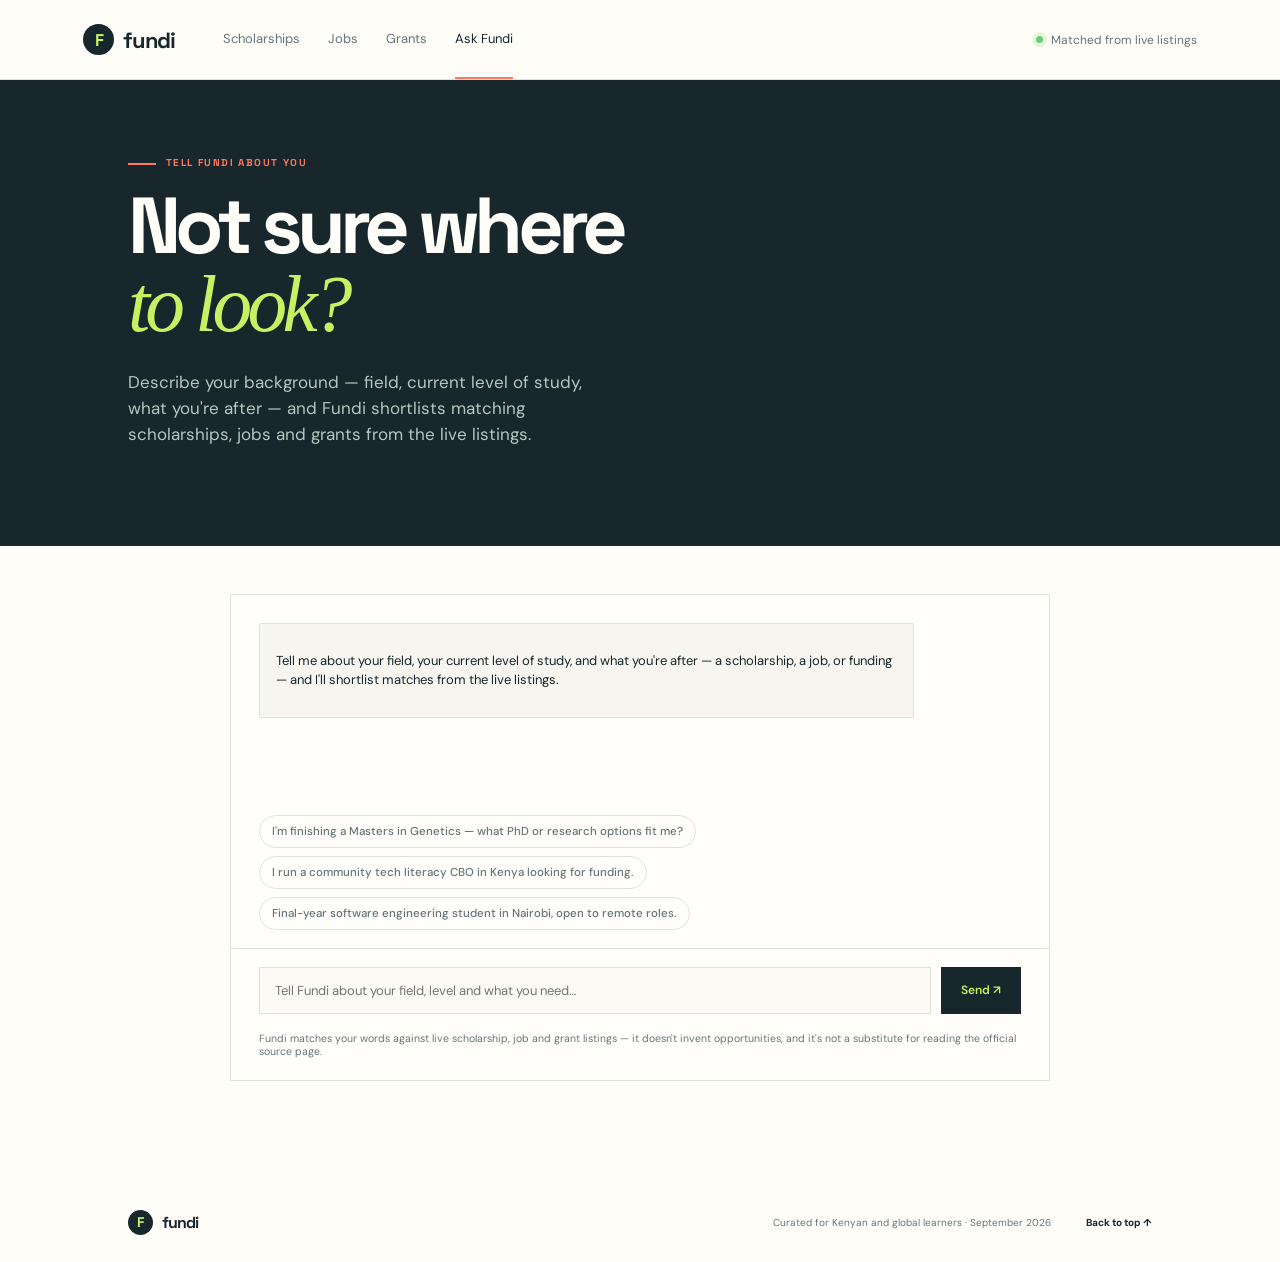
==== chat.html @ d6c17f31 "Add all" ====
<!doctype html>
<html lang="en">
<head>
  <meta charset="UTF-8" />
  <meta name="viewport" content="width=device-width, initial-scale=1.0" />
  <meta name="description" content="Describe your background and Fundi shortlists matching scholarships, jobs and grants." />
  <title>Fundi | Ask Fundi</title>
  <link rel="preconnect" href="https://fonts.googleapis.com">
  <link rel="preconnect" href="https://fonts.gstatic.com" crossorigin>
  <link href="https://fonts.googleapis.com/css2?family=DM+Sans:wght@400;500;600;700&family=Space+Grotesk:wght@500;600;700&display=swap" rel="stylesheet">
  <link rel="stylesheet" href="style.css" />
  <link rel="stylesheet" href="chat.css" />
</head>
<body>
  <div class="page-shell">
    <header class="topbar">
      <a class="brand" href="scholarships.html" aria-label="Fundi home"><span class="brand-mark">F</span><span>fundi</span></a>
      <nav class="topnav" aria-label="Primary navigation">
        <a href="scholarships.html">Scholarships</a>
        <a href="jobs.html">Jobs</a>
        <a href="grants.html">Grants</a>
        <a class="active" href="chat.html">Ask Fundi</a>
      </nav>
      <div class="source-pill"><span class="pulse"></span>Matched from live listings</div>
    </header>

    <main id="top">
      <section class="hero chat-hero">
        <div class="hero-copy">
          <p class="eyebrow"><span class="eyebrow-line"></span>Tell Fundi about you</p>
          <h1>Not sure where<br /><em>to look?</em></h1>
          <p class="hero-text">Describe your background — field, current level of study, what you're after — and Fundi shortlists matching scholarships, jobs and grants from the live listings.</p>
        </div>
      </section>

      <section class="content-section chat-section">
        <div class="chat-shell">
          <div class="chat-log" id="chatLog" aria-live="polite"></div>
          <div class="chat-suggestions" id="chatSuggestions">
            <button type="button" class="chip">I'm finishing a Masters in Genetics — what PhD or research options fit me?</button>
            <button type="button" class="chip">I run a community tech literacy CBO in Kenya looking for funding.</button>
            <button type="button" class="chip">Final-year software engineering student in Nairobi, open to remote roles.</button>
          </div>
          <form class="chat-input-row" id="chatForm">
            <input id="chatInput" type="text" placeholder="Tell Fundi about your field, level and what you need…" autocomplete="off" />
            <button type="submit" class="chat-send">Send <span>↗</span></button>
          </form>
          <p class="chat-note">Fundi matches your words against live scholarship, job and grant listings — it doesn't invent opportunities, and it's not a substitute for reading the official source page.</p>
        </div>
      </section>
    </main>
    <footer><a class="brand" href="scholarships.html"><span class="brand-mark">F</span><span>fundi</span></a><span>Curated for Kenyan and global learners · September 2026</span><a href="#top">Back to top ↑</a></footer>
  </div>
  <script src="data/scholarships-data.js"></script>
  <script src="data/jobs-data.js"></script>
  <script src="data/grants-data.js"></script>
  <script src="js/chat-app.js"></script>
</body>
</html>
---- style.css ----
:root{--ink:#17272b;--muted:#657579;--cream:#f7f5ef;--paper:#fffdf8;--lime:#c9ef63;--coral:#ff785f;--line:#dfe4da;--serif:Georgia,'Times New Roman',serif;--sans:'DM Sans',sans-serif;--display:'Space Grotesk',sans-serif}*{box-sizing:border-box}html{scroll-behavior:smooth}body{margin:0;background:var(--cream);color:var(--ink);font-family:var(--sans);font-size:15px}a{color:inherit;text-decoration:none}.page-shell{max-width:1440px;margin:auto;background:var(--paper);min-height:100vh}.topbar{height:80px;padding:0 6.5%;display:flex;align-items:center;gap:48px;border-bottom:1px solid var(--line)}.brand{font-family:var(--display);font-weight:700;font-size:22px;display:flex;align-items:center;gap:9px;letter-spacing:-.06em}.brand-mark{display:grid;place-items:center;background:var(--ink);color:var(--lime);height:31px;width:31px;font-size:17px;border-radius:50%}.topnav{display:flex;gap:28px;color:var(--muted);font-size:13px}.topnav a{padding:30px 0;border-bottom:2px solid transparent}.topnav a.active{color:var(--ink);border-color:var(--coral)}.source-pill{margin-left:auto;display:flex;align-items:center;gap:8px;font-size:12px;color:var(--muted)}.pulse{width:7px;height:7px;background:#6fca75;border-radius:50%;box-shadow:0 0 0 4px #e4f5dc}.hero{display:grid;grid-template-columns:1.08fr .92fr;min-height:465px;background:var(--ink);color:var(--paper);padding:76px 10% 68px;overflow:hidden}.eyebrow{font-family:var(--display);font-weight:700;text-transform:uppercase;letter-spacing:.14em;font-size:10px;margin:0 0 18px;color:var(--coral)}.hero .eyebrow-line{display:inline-block;width:28px;height:2px;background:var(--coral);vertical-align:middle;margin-right:10px}.hero h1{font-family:var(--display);font-size:clamp(46px,6.2vw,88px);line-height:.98;letter-spacing:-.075em;margin:0 0 25px}.hero h1 em,.how-section h2 em{font-family:var(--serif);font-weight:400;letter-spacing:-.06em;color:var(--lime)}.hero-text{max-width:460px;font-size:17px;line-height:1.55;color:#b8c6c0;margin:0 0 30px}.hero-link{font-size:13px;font-weight:700;color:var(--lime);border-bottom:1px solid var(--lime);padding-bottom:7px}.hero-link span{font-size:17px;margin-left:8px}.hero-art{position:relative;min-height:310px}.orbit{position:absolute;border:1px solid rgba(201,239,99,.35);border-radius:50%;left:12%;top:15%;width:370px;height:190px;transform:rotate(-24deg)}.orbit-two{transform:rotate(38deg);width:300px;height:160px;left:23%;top:20%;border-color:rgba(255,120,95,.45)}.sun{position:absolute;left:42%;top:24%;font-size:72px;color:var(--lime);animation:spin 14s linear infinite}.mini-card{position:absolute;padding:14px 16px;background:#263a3c;color:#9eb2ab;font-size:9px;letter-spacing:.11em;line-height:1.5}.mini-card strong{display:block;color:var(--paper);font-family:var(--display);font-size:22px;letter-spacing:-.06em}.card-top{right:8%;top:8%}.card-bottom{left:5%;bottom:4%}.paper-plane{position:absolute;right:14%;bottom:14%;font-size:45px;color:var(--coral);transform:rotate(-25deg)}@keyframes spin{to{transform:rotate(360deg)}}.trust-strip{display:grid;grid-template-columns:repeat(3,1fr) 1.8fr;align-items:center;padding:25px 10%;border-bottom:1px solid var(--line);gap:25px}.trust-strip div{display:flex;align-items:baseline;gap:9px;border-right:1px solid var(--line)}.trust-strip strong{font-family:var(--display);font-size:25px;letter-spacing:-.07em}.trust-strip span{font-size:11px;color:var(--muted)}.trust-strip p{font-size:11px;color:var(--muted);line-height:1.4;margin:0}.shield{display:inline-grid;place-items:center;background:var(--lime);color:var(--ink);width:19px;height:19px;border-radius:50%;margin-right:8px;font-weight:700}.content-section{padding:84px 10% 102px}.section-heading{display:flex;align-items:end;justify-content:space-between;margin-bottom:34px}.section-heading h2,.how-section h2{font-family:var(--display);font-size:43px;line-height:1;letter-spacing:-.075em;margin:0}.section-note{font-size:12px;line-height:1.5;color:var(--muted);margin:0;text-align:right}.controls{display:flex;gap:10px;margin-bottom:22px}.search-box,.select-wrap{height:47px;border:1px solid var(--line);background:#fbfaf5;display:flex;align-items:center}.search-box{flex:1;padding:0 15px;gap:10px}.search-box span{font-size:25px;color:var(--muted);line-height:0;transform:rotate(-20deg)}.search-box input,.select-wrap select{border:0;background:transparent;color:var(--ink);font:inherit;font-size:12px;outline:0;width:100%}.select-wrap{padding:0 13px;width:180px}.select-wrap select{cursor:pointer}.category-tabs{display:flex;gap:7px;border-bottom:1px solid var(--line);padding-bottom:13px;margin-bottom:27px;overflow:auto}.tab{border:0;background:transparent;padding:7px 12px;font:600 12px var(--sans);white-space:nowrap;color:var(--muted);cursor:pointer}.tab span{font-size:10px;color:#9eaaa4;margin-left:4px}.tab.active{background:var(--ink);color:var(--paper);border-radius:2px}.tab.active span{color:var(--lime)}.opportunity-layout{display:grid;grid-template-columns:1fr 245px;gap:22px}.cards-grid{display:grid;grid-template-columns:repeat(2,minmax(0,1fr));gap:13px}.scholarship-card{border:1px solid var(--line);padding:21px;min-height:235px;display:flex;flex-direction:column;transition:transform .2s,border-color .2s;background:#fffefa}.scholarship-card:hover{transform:translateY(-3px);border-color:var(--ink)}.card-meta{display:flex;justify-content:space-between;align-items:center;margin-bottom:20px}.type-tag{font-size:10px;text-transform:uppercase;letter-spacing:.12em;font-weight:700;color:var(--ink);background:var(--lime);padding:6px 8px}.location{font-size:10px;color:var(--muted)}.scholarship-card h3{font-family:var(--display);font-size:19px;letter-spacing:-.05em;line-height:1.1;margin:0 0 9px}.provider{font-size:11px;color:var(--muted);margin:0}.card-bottom-row{display:flex;justify-content:space-between;align-items:end;margin-top:auto;padding-top:20px}.deadline{font-size:10px;color:var(--muted)}.deadline strong{display:block;color:var(--ink);font-size:12px;margin-top:3px}.source-link{font-size:11px;font-weight:700;border-bottom:1px solid var(--coral);padding-bottom:4px}.source-link span{color:var(--coral);margin-left:4px}.aside-panel{background:var(--lime);padding:25px;align-self:start;min-height:315px}.aside-icon{font-size:28px;margin-bottom:38px}.aside-panel h3{font-family:var(--display);font-size:22px;line-height:1.05;letter-spacing:-.06em;margin:0 0 15px}.aside-panel p:not(.eyebrow){font-size:12px;line-height:1.55;margin:0 0 25px}.aside-panel a{font-size:11px;font-weight:700;border-bottom:1px solid var(--ink);padding-bottom:5px}.aside-panel a span{margin-left:6px}.empty-state{display:none;color:var(--muted);font-size:14px;padding:35px 0}.how-section{display:grid;grid-template-columns:.85fr 1.15fr;background:#edf0e8;padding:74px 10%;gap:9%}.how-section h2{font-size:48px}.how-section h2 em{color:var(--coral)}.steps{display:grid;grid-template-columns:repeat(3,1fr);gap:20px}.steps div{border-top:2px solid var(--ink);padding-top:13px}.steps b{font:600 11px var(--display);color:var(--coral)}.steps h3{font-family:var(--display);font-size:15px;letter-spacing:-.04em;margin:30px 0 10px}.steps p{color:var(--muted);font-size:12px;line-height:1.5;margin:0}footer{display:flex;align-items:center;gap:35px;padding:27px 10%;font-size:10px;color:var(--muted)}footer .brand{color:var(--ink);font-size:16px;margin-right:auto}footer .brand-mark{width:25px;height:25px;font-size:14px}footer a:last-child{color:var(--ink);font-weight:700}.sr-only{position:absolute;width:1px;height:1px;padding:0;margin:-1px;overflow:hidden;clip:rect(0,0,0,0);white-space:nowrap;border:0}@media(max-width:850px){.topbar{padding:0 6%;gap:20px}.topnav{gap:16px}.topnav a:nth-child(n+3){display:none}.hero{grid-template-columns:1fr;padding:58px 8% 35px;min-height:590px}.hero-art{min-height:230px}.trust-strip{grid-template-columns:repeat(3,1fr);padding:20px 8%;gap:10px}.trust-strip p{grid-column:1/-1;margin-top:6px}.content-section,.how-section{padding-left:8%;padding-right:8%}.opportunity-layout{grid-template-columns:1fr}.aside-panel{display:none}.how-section{grid-template-columns:1fr;gap:45px}.steps{gap:15px}}@media(max-width:600px){.topbar{height:68px}.source-pill{display:none}.hero h1{font-size:53px}.section-heading{display:block}.section-note{text-align:left;margin-top:15px}.controls{flex-wrap:wrap}.search-box{flex-basis:100%}.select-wrap{flex:1;width:auto}.cards-grid{grid-template-columns:1fr}.trust-strip div{display:block}.trust-strip strong{display:block}.trust-strip span{font-size:10px}.steps{grid-template-columns:1fr;gap:28px}.steps h3{margin-top:10px}footer{flex-wrap:wrap;padding:24px 8%;gap:12px}footer .brand{flex-basis:100%}}

.date-row{display:grid;grid-template-columns:1fr 1fr;gap:14px;margin-top:22px;padding-top:12px;border-top:1px solid var(--line);font-size:9px;color:var(--muted);text-transform:uppercase;letter-spacing:.08em}.date-row strong{display:block;color:var(--ink);font-size:11px;text-transform:none;letter-spacing:0;margin-top:5px;line-height:1.2}.status,.job-location-label{font-size:10px;color:var(--muted)}.status{font-weight:700}.status-open{color:#4e9a59}.status-upcoming{color:#c86b38}.status-rolling{color:var(--muted)}.type-job{background:var(--coral)}.coral-panel{background:#ffe0d8}.jobs-section{background:#fbfaf5;border-top:1px solid var(--line)}.jobs-section .section-heading{margin-bottom:34px}
@media(max-width:850px){.controls .select-wrap{min-width:145px}}
---- chat.css ----
.chat-hero{min-height:260px}
.chat-section{padding-top:48px}
.chat-shell{max-width:820px;margin:0 auto;border:1px solid var(--line);background:#fffefa;display:flex;flex-direction:column}
.chat-log{min-height:220px;max-height:56vh;overflow-y:auto;padding:28px 28px 8px;display:flex;flex-direction:column;gap:16px}
.chat-msg{max-width:86%;padding:14px 16px;line-height:1.5;font-size:13px}
.chat-msg.from-user{align-self:flex-end;background:var(--ink);color:var(--paper);border-radius:2px}
.chat-msg.from-fundi{align-self:flex-start;background:var(--cream);border:1px solid var(--line);border-radius:2px}
.chat-msg h4{font-family:var(--display);font-size:12px;text-transform:uppercase;letter-spacing:.08em;margin:14px 0 8px;color:var(--muted)}
.chat-msg h4:first-child{margin-top:0}
.chat-result{display:flex;justify-content:space-between;gap:10px;align-items:baseline;padding:8px 0;border-top:1px solid var(--line)}
.chat-result:first-of-type{border-top:none}
.chat-result a{font-weight:700;font-size:12.5px;border-bottom:1px solid var(--coral)}
.chat-result span{font-size:10.5px;color:var(--muted);white-space:nowrap;margin-left:10px}
.chat-suggestions{display:flex;flex-wrap:wrap;gap:8px;padding:0 28px 18px}
.chip{border:1px solid var(--line);background:transparent;padding:8px 12px;font:500 11.5px var(--sans);color:var(--muted);cursor:pointer;border-radius:20px;text-align:left}
.chip:hover{border-color:var(--ink);color:var(--ink)}
.chat-input-row{display:flex;gap:10px;padding:18px 28px;border-top:1px solid var(--line)}
.chat-input-row input{flex:1;height:47px;border:1px solid var(--line);background:#fbfaf5;padding:0 15px;font:inherit;font-size:13px;outline:0}
.chat-send{height:47px;padding:0 20px;border:0;background:var(--ink);color:var(--lime);font:600 12px var(--sans);cursor:pointer}
.chat-send:hover{background:#233b3d}
.chat-note{font-size:10.5px;color:var(--muted);padding:0 28px 22px;margin:0}
@media(max-width:600px){.chat-log{padding:20px 16px 8px}.chat-suggestions{padding:0 16px 16px}.chat-input-row{padding:14px 16px}.chat-note{padding:0 16px 18px}.chat-msg{max-width:96%}}
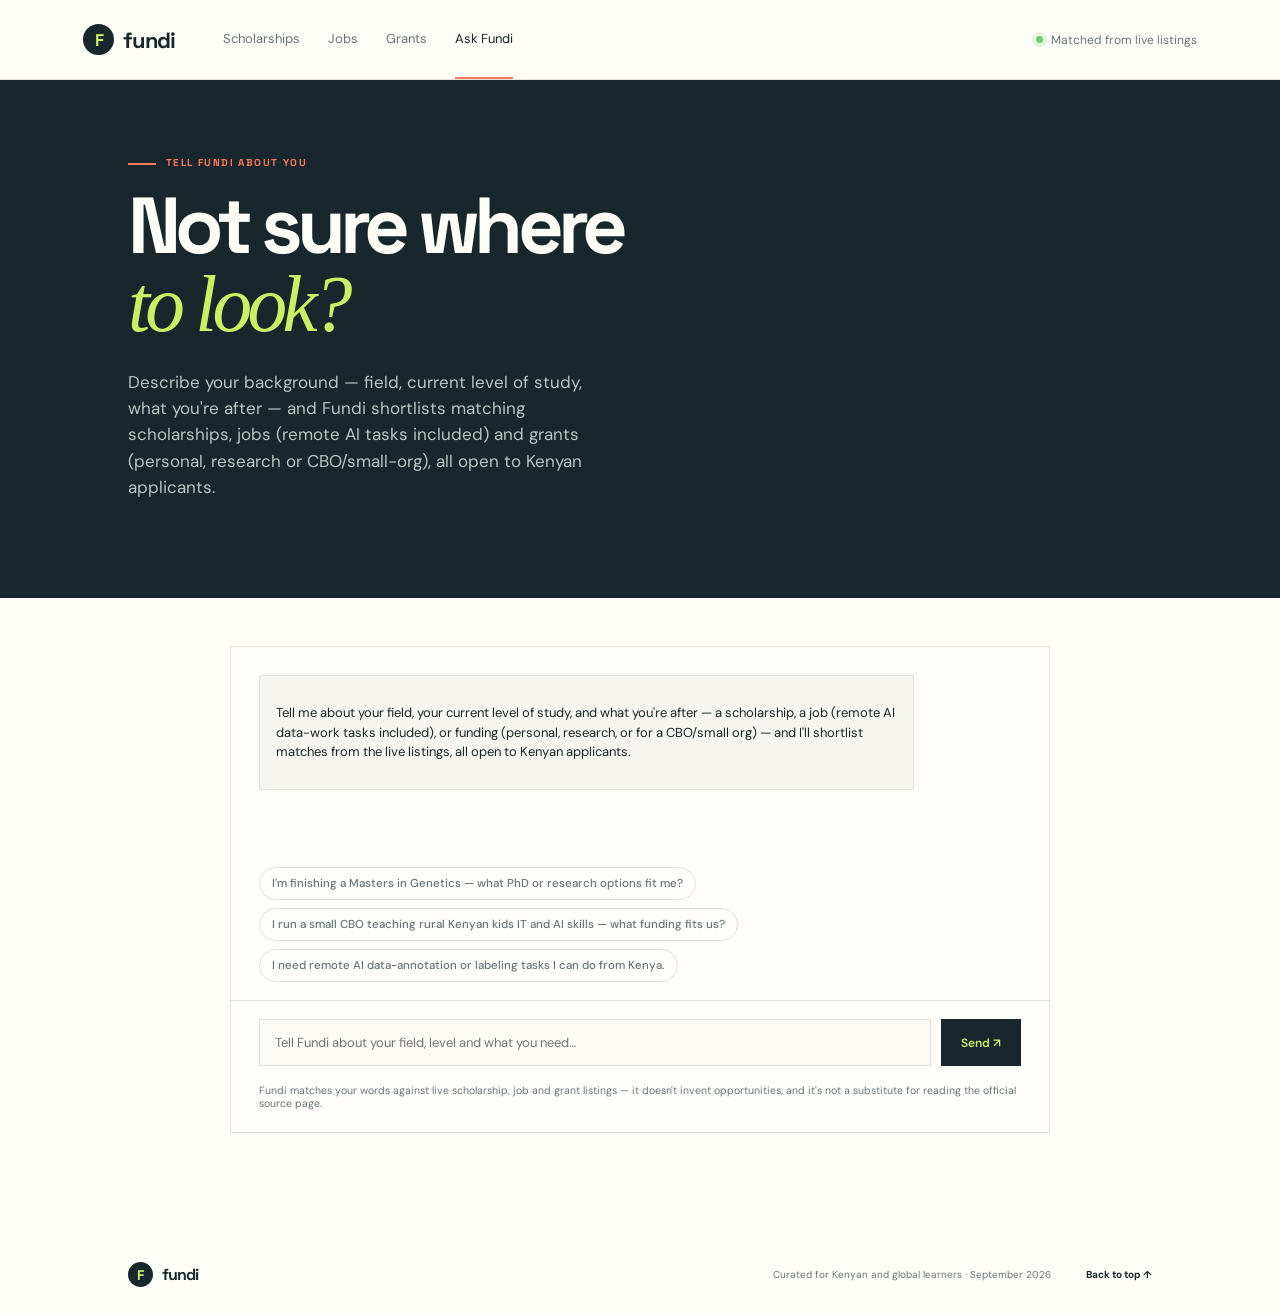
==== commit 08ce6c53: "Remote jobs added" ====
--- a/chat.html
+++ b/chat.html
@@ -29,7 +29,7 @@
         <div class="hero-copy">
           <p class="eyebrow"><span class="eyebrow-line"></span>Tell Fundi about you</p>
           <h1>Not sure where<br /><em>to look?</em></h1>
-          <p class="hero-text">Describe your background — field, current level of study, what you're after — and Fundi shortlists matching scholarships, jobs and grants from the live listings.</p>
+          <p class="hero-text">Describe your background — field, current level of study, what you're after — and Fundi shortlists matching scholarships, jobs (remote AI tasks included) and grants (personal, research or CBO/small-org), all open to Kenyan applicants.</p>
         </div>
       </section>
 
@@ -38,8 +38,8 @@
           <div class="chat-log" id="chatLog" aria-live="polite"></div>
           <div class="chat-suggestions" id="chatSuggestions">
             <button type="button" class="chip">I'm finishing a Masters in Genetics — what PhD or research options fit me?</button>
-            <button type="button" class="chip">I run a community tech literacy CBO in Kenya looking for funding.</button>
-            <button type="button" class="chip">Final-year software engineering student in Nairobi, open to remote roles.</button>
+            <button type="button" class="chip">I run a small CBO teaching rural Kenyan kids IT and AI skills — what funding fits us?</button>
+            <button type="button" class="chip">I need remote AI data-annotation or labeling tasks I can do from Kenya.</button>
           </div>
           <form class="chat-input-row" id="chatForm">
             <input id="chatInput" type="text" placeholder="Tell Fundi about your field, level and what you need…" autocomplete="off" />
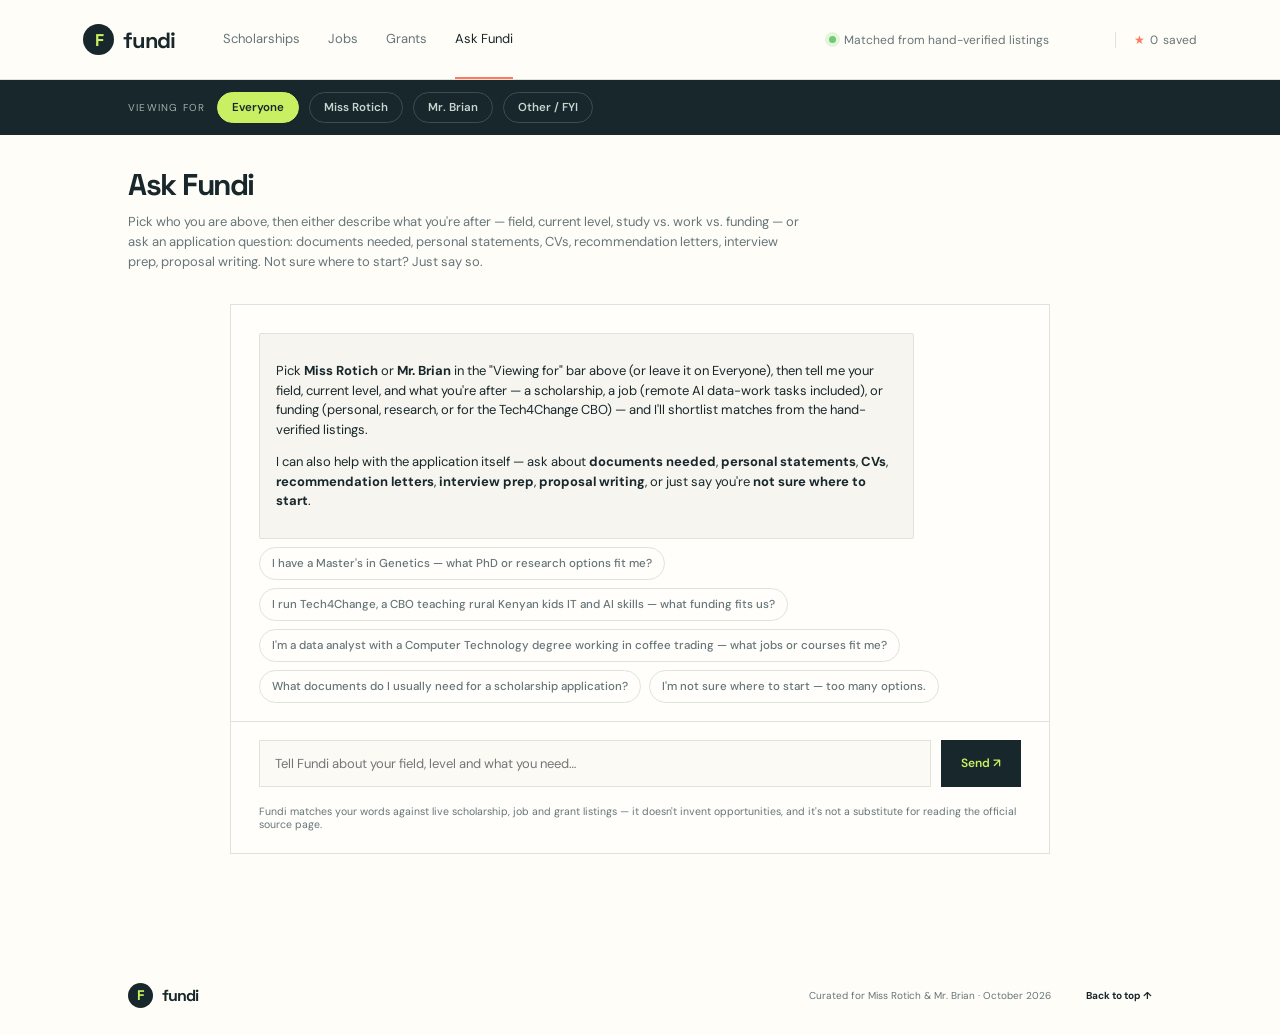
==== commit 02391de4: "Page cleanup to specifically Data & Genetics" ====
--- a/chat.html
+++ b/chat.html
@@ -3,7 +3,7 @@
 <head>
   <meta charset="UTF-8" />
   <meta name="viewport" content="width=device-width, initial-scale=1.0" />
-  <meta name="description" content="Describe your background and Fundi shortlists matching scholarships, jobs and grants." />
+  <meta name="description" content="Ask Fundi, built for Miss Rotich and Mr. Brian, shortlists matching scholarships, jobs and grants from hand-verified official sources." />
   <title>Fundi | Ask Fundi</title>
   <link rel="preconnect" href="https://fonts.googleapis.com">
   <link rel="preconnect" href="https://fonts.gstatic.com" crossorigin>
@@ -21,25 +21,33 @@
         <a href="grants.html">Grants</a>
         <a class="active" href="chat.html">Ask Fundi</a>
       </nav>
-      <div class="source-pill"><span class="pulse"></span>Matched from live listings</div>
+      <div class="source-pill"><span class="pulse"></span>Matched from hand-verified listings</div>
+      <span class="saved-indicator" data-saved-indicator hidden><span class="save-star">★</span><span data-saved-count>0</span> saved</span>
     </header>
 
+    <div class="profile-bar" role="tablist" aria-label="Viewing opportunities for">
+      <span class="profile-bar-label">Viewing for</span>
+      <button class="profile-pill" data-profile="all">Everyone</button>
+      <button class="profile-pill" data-profile="rotich">Miss Rotich</button>
+      <button class="profile-pill" data-profile="brian">Mr. Brian</button>
+      <button class="profile-pill" data-profile="other">Other / FYI</button>
+    </div>
+
     <main id="top">
-      <section class="hero chat-hero">
-        <div class="hero-copy">
-          <p class="eyebrow"><span class="eyebrow-line"></span>Tell Fundi about you</p>
-          <h1>Not sure where<br /><em>to look?</em></h1>
-          <p class="hero-text">Describe your background — field, current level of study, what you're after — and Fundi shortlists matching scholarships, jobs (remote AI tasks included) and grants (personal, research or CBO/small-org), all open to Kenyan applicants.</p>
-        </div>
-      </section>
+      <div class="page-heading">
+        <h1>Ask Fundi</h1>
+        <p>Pick who you are above, then either describe what you're after — field, current level, study vs. work vs. funding — or ask an application question: documents needed, personal statements, CVs, recommendation letters, interview prep, proposal writing. Not sure where to start? Just say so.</p>
+      </div>
 
       <section class="content-section chat-section">
         <div class="chat-shell">
           <div class="chat-log" id="chatLog" aria-live="polite"></div>
           <div class="chat-suggestions" id="chatSuggestions">
-            <button type="button" class="chip">I'm finishing a Masters in Genetics — what PhD or research options fit me?</button>
-            <button type="button" class="chip">I run a small CBO teaching rural Kenyan kids IT and AI skills — what funding fits us?</button>
-            <button type="button" class="chip">I need remote AI data-annotation or labeling tasks I can do from Kenya.</button>
+            <button type="button" class="chip">I have a Master's in Genetics — what PhD or research options fit me?</button>
+            <button type="button" class="chip">I run Tech4Change, a CBO teaching rural Kenyan kids IT and AI skills — what funding fits us?</button>
+            <button type="button" class="chip">I'm a data analyst with a Computer Technology degree working in coffee trading — what jobs or courses fit me?</button>
+            <button type="button" class="chip">What documents do I usually need for a scholarship application?</button>
+            <button type="button" class="chip">I'm not sure where to start — too many options.</button>
           </div>
           <form class="chat-input-row" id="chatForm">
             <input id="chatInput" type="text" placeholder="Tell Fundi about your field, level and what you need…" autocomplete="off" />
@@ -49,11 +57,13 @@
         </div>
       </section>
     </main>
-    <footer><a class="brand" href="scholarships.html"><span class="brand-mark">F</span><span>fundi</span></a><span>Curated for Kenyan and global learners · September 2026</span><a href="#top">Back to top ↑</a></footer>
+    <footer><a class="brand" href="scholarships.html"><span class="brand-mark">F</span><span>fundi</span></a><span>Curated for Miss Rotich &amp; Mr. Brian · October 2026</span><a href="#top">Back to top ↑</a></footer>
   </div>
   <script src="data/scholarships-data.js"></script>
   <script src="data/jobs-data.js"></script>
   <script src="data/grants-data.js"></script>
+  <script src="js/profile.js"></script>
+  <script src="js/saved.js"></script>
   <script src="js/chat-app.js"></script>
 </body>
 </html>
--- a/style.css
+++ b/style.css
@@ -1,4 +1,26 @@
-:root{--ink:#17272b;--muted:#657579;--cream:#f7f5ef;--paper:#fffdf8;--lime:#c9ef63;--coral:#ff785f;--line:#dfe4da;--serif:Georgia,'Times New Roman',serif;--sans:'DM Sans',sans-serif;--display:'Space Grotesk',sans-serif}*{box-sizing:border-box}html{scroll-behavior:smooth}body{margin:0;background:var(--cream);color:var(--ink);font-family:var(--sans);font-size:15px}a{color:inherit;text-decoration:none}.page-shell{max-width:1440px;margin:auto;background:var(--paper);min-height:100vh}.topbar{height:80px;padding:0 6.5%;display:flex;align-items:center;gap:48px;border-bottom:1px solid var(--line)}.brand{font-family:var(--display);font-weight:700;font-size:22px;display:flex;align-items:center;gap:9px;letter-spacing:-.06em}.brand-mark{display:grid;place-items:center;background:var(--ink);color:var(--lime);height:31px;width:31px;font-size:17px;border-radius:50%}.topnav{display:flex;gap:28px;color:var(--muted);font-size:13px}.topnav a{padding:30px 0;border-bottom:2px solid transparent}.topnav a.active{color:var(--ink);border-color:var(--coral)}.source-pill{margin-left:auto;display:flex;align-items:center;gap:8px;font-size:12px;color:var(--muted)}.pulse{width:7px;height:7px;background:#6fca75;border-radius:50%;box-shadow:0 0 0 4px #e4f5dc}.hero{display:grid;grid-template-columns:1.08fr .92fr;min-height:465px;background:var(--ink);color:var(--paper);padding:76px 10% 68px;overflow:hidden}.eyebrow{font-family:var(--display);font-weight:700;text-transform:uppercase;letter-spacing:.14em;font-size:10px;margin:0 0 18px;color:var(--coral)}.hero .eyebrow-line{display:inline-block;width:28px;height:2px;background:var(--coral);vertical-align:middle;margin-right:10px}.hero h1{font-family:var(--display);font-size:clamp(46px,6.2vw,88px);line-height:.98;letter-spacing:-.075em;margin:0 0 25px}.hero h1 em,.how-section h2 em{font-family:var(--serif);font-weight:400;letter-spacing:-.06em;color:var(--lime)}.hero-text{max-width:460px;font-size:17px;line-height:1.55;color:#b8c6c0;margin:0 0 30px}.hero-link{font-size:13px;font-weight:700;color:var(--lime);border-bottom:1px solid var(--lime);padding-bottom:7px}.hero-link span{font-size:17px;margin-left:8px}.hero-art{position:relative;min-height:310px}.orbit{position:absolute;border:1px solid rgba(201,239,99,.35);border-radius:50%;left:12%;top:15%;width:370px;height:190px;transform:rotate(-24deg)}.orbit-two{transform:rotate(38deg);width:300px;height:160px;left:23%;top:20%;border-color:rgba(255,120,95,.45)}.sun{position:absolute;left:42%;top:24%;font-size:72px;color:var(--lime);animation:spin 14s linear infinite}.mini-card{position:absolute;padding:14px 16px;background:#263a3c;color:#9eb2ab;font-size:9px;letter-spacing:.11em;line-height:1.5}.mini-card strong{display:block;color:var(--paper);font-family:var(--display);font-size:22px;letter-spacing:-.06em}.card-top{right:8%;top:8%}.card-bottom{left:5%;bottom:4%}.paper-plane{position:absolute;right:14%;bottom:14%;font-size:45px;color:var(--coral);transform:rotate(-25deg)}@keyframes spin{to{transform:rotate(360deg)}}.trust-strip{display:grid;grid-template-columns:repeat(3,1fr) 1.8fr;align-items:center;padding:25px 10%;border-bottom:1px solid var(--line);gap:25px}.trust-strip div{display:flex;align-items:baseline;gap:9px;border-right:1px solid var(--line)}.trust-strip strong{font-family:var(--display);font-size:25px;letter-spacing:-.07em}.trust-strip span{font-size:11px;color:var(--muted)}.trust-strip p{font-size:11px;color:var(--muted);line-height:1.4;margin:0}.shield{display:inline-grid;place-items:center;background:var(--lime);color:var(--ink);width:19px;height:19px;border-radius:50%;margin-right:8px;font-weight:700}.content-section{padding:84px 10% 102px}.section-heading{display:flex;align-items:end;justify-content:space-between;margin-bottom:34px}.section-heading h2,.how-section h2{font-family:var(--display);font-size:43px;line-height:1;letter-spacing:-.075em;margin:0}.section-note{font-size:12px;line-height:1.5;color:var(--muted);margin:0;text-align:right}.controls{display:flex;gap:10px;margin-bottom:22px}.search-box,.select-wrap{height:47px;border:1px solid var(--line);background:#fbfaf5;display:flex;align-items:center}.search-box{flex:1;padding:0 15px;gap:10px}.search-box span{font-size:25px;color:var(--muted);line-height:0;transform:rotate(-20deg)}.search-box input,.select-wrap select{border:0;background:transparent;color:var(--ink);font:inherit;font-size:12px;outline:0;width:100%}.select-wrap{padding:0 13px;width:180px}.select-wrap select{cursor:pointer}.category-tabs{display:flex;gap:7px;border-bottom:1px solid var(--line);padding-bottom:13px;margin-bottom:27px;overflow:auto}.tab{border:0;background:transparent;padding:7px 12px;font:600 12px var(--sans);white-space:nowrap;color:var(--muted);cursor:pointer}.tab span{font-size:10px;color:#9eaaa4;margin-left:4px}.tab.active{background:var(--ink);color:var(--paper);border-radius:2px}.tab.active span{color:var(--lime)}.opportunity-layout{display:grid;grid-template-columns:1fr 245px;gap:22px}.cards-grid{display:grid;grid-template-columns:repeat(2,minmax(0,1fr));gap:13px}.scholarship-card{border:1px solid var(--line);padding:21px;min-height:235px;display:flex;flex-direction:column;transition:transform .2s,border-color .2s;background:#fffefa}.scholarship-card:hover{transform:translateY(-3px);border-color:var(--ink)}.card-meta{display:flex;justify-content:space-between;align-items:center;margin-bottom:20px}.type-tag{font-size:10px;text-transform:uppercase;letter-spacing:.12em;font-weight:700;color:var(--ink);background:var(--lime);padding:6px 8px}.location{font-size:10px;color:var(--muted)}.scholarship-card h3{font-family:var(--display);font-size:19px;letter-spacing:-.05em;line-height:1.1;margin:0 0 9px}.provider{font-size:11px;color:var(--muted);margin:0}.card-bottom-row{display:flex;justify-content:space-between;align-items:end;margin-top:auto;padding-top:20px}.deadline{font-size:10px;color:var(--muted)}.deadline strong{display:block;color:var(--ink);font-size:12px;margin-top:3px}.source-link{font-size:11px;font-weight:700;border-bottom:1px solid var(--coral);padding-bottom:4px}.source-link span{color:var(--coral);margin-left:4px}.aside-panel{background:var(--lime);padding:25px;align-self:start;min-height:315px}.aside-icon{font-size:28px;margin-bottom:38px}.aside-panel h3{font-family:var(--display);font-size:22px;line-height:1.05;letter-spacing:-.06em;margin:0 0 15px}.aside-panel p:not(.eyebrow){font-size:12px;line-height:1.55;margin:0 0 25px}.aside-panel a{font-size:11px;font-weight:700;border-bottom:1px solid var(--ink);padding-bottom:5px}.aside-panel a span{margin-left:6px}.empty-state{display:none;color:var(--muted);font-size:14px;padding:35px 0}.how-section{display:grid;grid-template-columns:.85fr 1.15fr;background:#edf0e8;padding:74px 10%;gap:9%}.how-section h2{font-size:48px}.how-section h2 em{color:var(--coral)}.steps{display:grid;grid-template-columns:repeat(3,1fr);gap:20px}.steps div{border-top:2px solid var(--ink);padding-top:13px}.steps b{font:600 11px var(--display);color:var(--coral)}.steps h3{font-family:var(--display);font-size:15px;letter-spacing:-.04em;margin:30px 0 10px}.steps p{color:var(--muted);font-size:12px;line-height:1.5;margin:0}footer{display:flex;align-items:center;gap:35px;padding:27px 10%;font-size:10px;color:var(--muted)}footer .brand{color:var(--ink);font-size:16px;margin-right:auto}footer .brand-mark{width:25px;height:25px;font-size:14px}footer a:last-child{color:var(--ink);font-weight:700}.sr-only{position:absolute;width:1px;height:1px;padding:0;margin:-1px;overflow:hidden;clip:rect(0,0,0,0);white-space:nowrap;border:0}@media(max-width:850px){.topbar{padding:0 6%;gap:20px}.topnav{gap:16px}.topnav a:nth-child(n+3){display:none}.hero{grid-template-columns:1fr;padding:58px 8% 35px;min-height:590px}.hero-art{min-height:230px}.trust-strip{grid-template-columns:repeat(3,1fr);padding:20px 8%;gap:10px}.trust-strip p{grid-column:1/-1;margin-top:6px}.content-section,.how-section{padding-left:8%;padding-right:8%}.opportunity-layout{grid-template-columns:1fr}.aside-panel{display:none}.how-section{grid-template-columns:1fr;gap:45px}.steps{gap:15px}}@media(max-width:600px){.topbar{height:68px}.source-pill{display:none}.hero h1{font-size:53px}.section-heading{display:block}.section-note{text-align:left;margin-top:15px}.controls{flex-wrap:wrap}.search-box{flex-basis:100%}.select-wrap{flex:1;width:auto}.cards-grid{grid-template-columns:1fr}.trust-strip div{display:block}.trust-strip strong{display:block}.trust-strip span{font-size:10px}.steps{grid-template-columns:1fr;gap:28px}.steps h3{margin-top:10px}footer{flex-wrap:wrap;padding:24px 8%;gap:12px}footer .brand{flex-basis:100%}}
+:root{--ink:#17272b;--muted:#657579;--cream:#f7f5ef;--paper:#fffdf8;--lime:#c9ef63;--coral:#ff785f;--line:#dfe4da;--serif:Georgia,'Times New Roman',serif;--sans:'DM Sans',sans-serif;--display:'Space Grotesk',sans-serif}*{box-sizing:border-box}html{scroll-behavior:smooth}body{margin:0;background:var(--cream);color:var(--ink);font-family:var(--sans);font-size:15px}a{color:inherit;text-decoration:none}.page-shell{max-width:1440px;margin:auto;background:var(--paper);min-height:100vh}.topbar{height:80px;padding:0 6.5%;display:flex;align-items:center;gap:48px;border-bottom:1px solid var(--line)}.brand{font-family:var(--display);font-weight:700;font-size:22px;display:flex;align-items:center;gap:9px;letter-spacing:-.06em}.brand-mark{display:grid;place-items:center;background:var(--ink);color:var(--lime);height:31px;width:31px;font-size:17px;border-radius:50%}.topnav{display:flex;gap:28px;color:var(--muted);font-size:13px}.topnav a{padding:30px 0;border-bottom:2px solid transparent}.topnav a.active{color:var(--ink);border-color:var(--coral)}.source-pill{margin-left:auto;display:flex;align-items:center;gap:8px;font-size:12px;color:var(--muted)}.pulse{width:7px;height:7px;background:#6fca75;border-radius:50%;box-shadow:0 0 0 4px #e4f5dc}.eyebrow{font-family:var(--display);font-weight:700;text-transform:uppercase;letter-spacing:.14em;font-size:10px;margin:0 0 18px;color:var(--coral)}.how-section h2 em{font-family:var(--serif);font-weight:400;letter-spacing:-.06em;color:var(--lime)}.page-heading{padding:30px 10% 0}.page-heading h1{font-family:var(--display);font-size:30px;letter-spacing:-.05em;margin:0 0 8px}.page-heading p{font-size:13px;color:var(--muted);line-height:1.55;margin:0;max-width:680px}@media(max-width:600px){.page-heading{padding:24px 8% 0}.page-heading h1{font-size:26px}}.trust-strip{display:grid;grid-template-columns:repeat(3,1fr) 1.8fr;align-items:center;padding:25px 10%;border-bottom:1px solid var(--line);gap:25px}.trust-strip div{display:flex;align-items:baseline;gap:9px;border-right:1px solid var(--line)}.trust-strip strong{font-family:var(--display);font-size:25px;letter-spacing:-.07em}.trust-strip span{font-size:11px;color:var(--muted)}.trust-strip p{font-size:11px;color:var(--muted);line-height:1.4;margin:0}.shield{display:inline-grid;place-items:center;background:var(--lime);color:var(--ink);width:19px;height:19px;border-radius:50%;margin-right:8px;font-weight:700}.content-section{padding:84px 10% 102px}.section-heading{display:flex;align-items:end;justify-content:space-between;margin-bottom:34px}.section-heading h2,.how-section h2{font-family:var(--display);font-size:43px;line-height:1;letter-spacing:-.075em;margin:0}.section-note{font-size:12px;line-height:1.5;color:var(--muted);margin:0;text-align:right}.controls{display:flex;gap:10px;margin-bottom:22px}.search-box,.select-wrap{height:47px;border:1px solid var(--line);background:#fbfaf5;display:flex;align-items:center}.search-box{flex:1;padding:0 15px;gap:10px}.search-box span{font-size:25px;color:var(--muted);line-height:0;transform:rotate(-20deg)}.search-box input,.select-wrap select{border:0;background:transparent;color:var(--ink);font:inherit;font-size:12px;outline:0;width:100%}.select-wrap{padding:0 13px;width:180px}.select-wrap select{cursor:pointer}.category-tabs{display:flex;gap:7px;border-bottom:1px solid var(--line);padding-bottom:13px;margin-bottom:27px;overflow:auto}.tab{border:0;background:transparent;padding:7px 12px;font:600 12px var(--sans);white-space:nowrap;color:var(--muted);cursor:pointer}.tab span{font-size:10px;color:#9eaaa4;margin-left:4px}.tab.active{background:var(--ink);color:var(--paper);border-radius:2px}.tab.active span{color:var(--lime)}.opportunity-layout{display:grid;grid-template-columns:1fr 245px;gap:22px}.cards-grid{display:grid;grid-template-columns:repeat(2,minmax(0,1fr));gap:13px}.scholarship-card{border:1px solid var(--line);padding:21px;min-height:235px;display:flex;flex-direction:column;transition:transform .2s,border-color .2s;background:#fffefa}.scholarship-card:hover{transform:translateY(-3px);border-color:var(--ink)}.card-meta{display:flex;justify-content:space-between;align-items:center;margin-bottom:20px}.type-tag{font-size:10px;text-transform:uppercase;letter-spacing:.12em;font-weight:700;color:var(--ink);background:var(--lime);padding:6px 8px}.location{font-size:10px;color:var(--muted)}.scholarship-card h3{font-family:var(--display);font-size:19px;letter-spacing:-.05em;line-height:1.1;margin:0 0 9px}.provider{font-size:11px;color:var(--muted);margin:0}.card-bottom-row{display:flex;justify-content:space-between;align-items:end;margin-top:auto;padding-top:20px}.deadline{font-size:10px;color:var(--muted)}.deadline strong{display:block;color:var(--ink);font-size:12px;margin-top:3px}.source-link{font-size:11px;font-weight:700;border-bottom:1px solid var(--coral);padding-bottom:4px}.source-link span{color:var(--coral);margin-left:4px}.aside-panel{background:var(--lime);padding:25px;align-self:start;min-height:315px}.aside-icon{font-size:28px;margin-bottom:38px}.aside-panel h3{font-family:var(--display);font-size:22px;line-height:1.05;letter-spacing:-.06em;margin:0 0 15px}.aside-panel p:not(.eyebrow){font-size:12px;line-height:1.55;margin:0 0 25px}.aside-panel a{font-size:11px;font-weight:700;border-bottom:1px solid var(--ink);padding-bottom:5px}.aside-panel a span{margin-left:6px}.empty-state{display:none;color:var(--muted);font-size:14px;padding:35px 0}.how-section{display:grid;grid-template-columns:.85fr 1.15fr;background:#edf0e8;padding:74px 10%;gap:9%}.how-section h2{font-size:48px}.how-section h2 em{color:var(--coral)}.steps{display:grid;grid-template-columns:repeat(3,1fr);gap:20px}.steps div{border-top:2px solid var(--ink);padding-top:13px}.steps b{font:600 11px var(--display);color:var(--coral)}.steps h3{font-family:var(--display);font-size:15px;letter-spacing:-.04em;margin:30px 0 10px}.steps p{color:var(--muted);font-size:12px;line-height:1.5;margin:0}footer{display:flex;align-items:center;gap:35px;padding:27px 10%;font-size:10px;color:var(--muted)}footer .brand{color:var(--ink);font-size:16px;margin-right:auto}footer .brand-mark{width:25px;height:25px;font-size:14px}footer a:last-child{color:var(--ink);font-weight:700}.sr-only{position:absolute;width:1px;height:1px;padding:0;margin:-1px;overflow:hidden;clip:rect(0,0,0,0);white-space:nowrap;border:0}@media(max-width:850px){.topbar{padding:0 6%;gap:20px}.topnav{gap:16px}.topnav a:nth-child(n+3){display:none}.trust-strip{grid-template-columns:repeat(3,1fr);padding:20px 8%;gap:10px}.trust-strip p{grid-column:1/-1;margin-top:6px}.content-section,.how-section{padding-left:8%;padding-right:8%}.opportunity-layout{grid-template-columns:1fr}.aside-panel{display:none}.how-section{grid-template-columns:1fr;gap:45px}.steps{gap:15px}}@media(max-width:600px){.topbar{height:68px}.source-pill{display:none}.section-heading{display:block}.section-note{text-align:left;margin-top:15px}.controls{flex-wrap:wrap}.search-box{flex-basis:100%}.select-wrap{flex:1;width:auto}.cards-grid{grid-template-columns:1fr}.trust-strip div{display:block}.trust-strip strong{display:block}.trust-strip span{font-size:10px}.steps{grid-template-columns:1fr;gap:28px}.steps h3{margin-top:10px}footer{flex-wrap:wrap;padding:24px 8%;gap:12px}footer .brand{flex-basis:100%}}
 
 .date-row{display:grid;grid-template-columns:1fr 1fr;gap:14px;margin-top:22px;padding-top:12px;border-top:1px solid var(--line);font-size:9px;color:var(--muted);text-transform:uppercase;letter-spacing:.08em}.date-row strong{display:block;color:var(--ink);font-size:11px;text-transform:none;letter-spacing:0;margin-top:5px;line-height:1.2}.status,.job-location-label{font-size:10px;color:var(--muted)}.status{font-weight:700}.status-open{color:#4e9a59}.status-upcoming{color:#c86b38}.status-rolling{color:var(--muted)}.type-job{background:var(--coral)}.coral-panel{background:#ffe0d8}.jobs-section{background:#fbfaf5;border-top:1px solid var(--line)}.jobs-section .section-heading{margin-bottom:34px}
 @media(max-width:850px){.controls .select-wrap{min-width:145px}}
+
+.profile-bar{display:flex;align-items:center;gap:10px;padding:12px 10%;background:var(--ink);flex-wrap:wrap}
+.profile-bar-label{font-size:10px;text-transform:uppercase;letter-spacing:.12em;color:#9eb2ab;margin-right:2px}
+.profile-pill{border:1px solid #39504e;background:transparent;color:#c7d6d0;padding:7px 14px;border-radius:20px;font:600 11.5px var(--sans);cursor:pointer;transition:background .15s,color .15s,border-color .15s}
+.profile-pill:hover{border-color:var(--lime);color:var(--paper)}
+.profile-pill.active{background:var(--lime);border-color:var(--lime);color:var(--ink)}
+.profile-note{font-size:11px;color:var(--muted);padding:10px 10% 0}
+.profile-note strong{color:var(--ink)}
+@media(max-width:600px){.profile-bar{padding:12px 8%}.profile-note{padding:10px 8% 0}}
+
+.save-btn{border:1px solid var(--line);background:#fffefa;width:26px;height:26px;border-radius:50%;font-size:14px;line-height:1;cursor:pointer;display:grid;place-items:center;color:var(--muted);padding:0}
+.save-btn:hover{border-color:var(--coral);color:var(--coral)}
+.save-btn.saved{background:var(--lime);border-color:var(--lime);color:var(--ink)}
+.card-meta{gap:8px}
+.saved-toggle{border:1px solid var(--line);background:#fbfaf5;height:47px;padding:0 16px;font:600 12px var(--sans);color:var(--muted);cursor:pointer;display:flex;align-items:center;gap:6px;white-space:nowrap}
+.saved-toggle:hover{border-color:var(--ink);color:var(--ink)}
+.saved-toggle.active{background:var(--ink);color:var(--lime);border-color:var(--ink)}
+@media(max-width:600px){.saved-toggle{flex:1 0 100%}}
+
+.saved-indicator{display:flex;align-items:center;gap:5px;font-size:12px;color:var(--muted);margin-left:18px;padding-left:18px;border-left:1px solid var(--line)}
+.saved-indicator .save-star{color:var(--coral)}
+@media(max-width:850px){.saved-indicator{display:none}}
--- a/chat.css
+++ b/chat.css
@@ -1,5 +1,4 @@
-.chat-hero{min-height:260px}
-.chat-section{padding-top:48px}
+.chat-section{padding-top:32px}
 .chat-shell{max-width:820px;margin:0 auto;border:1px solid var(--line);background:#fffefa;display:flex;flex-direction:column}
 .chat-log{min-height:220px;max-height:56vh;overflow-y:auto;padding:28px 28px 8px;display:flex;flex-direction:column;gap:16px}
 .chat-msg{max-width:86%;padding:14px 16px;line-height:1.5;font-size:13px}
@@ -7,10 +6,14 @@
 .chat-msg.from-fundi{align-self:flex-start;background:var(--cream);border:1px solid var(--line);border-radius:2px}
 .chat-msg h4{font-family:var(--display);font-size:12px;text-transform:uppercase;letter-spacing:.08em;margin:14px 0 8px;color:var(--muted)}
 .chat-msg h4:first-child{margin-top:0}
+.chat-advice-list{margin:0 0 10px;padding-left:18px;display:flex;flex-direction:column;gap:7px}
+.chat-advice-list li{line-height:1.5}
+.chat-advice-note{font-size:11px;color:var(--muted);margin:0 0 4px;line-height:1.5}
 .chat-result{display:flex;justify-content:space-between;gap:10px;align-items:baseline;padding:8px 0;border-top:1px solid var(--line)}
 .chat-result:first-of-type{border-top:none}
 .chat-result a{font-weight:700;font-size:12.5px;border-bottom:1px solid var(--coral)}
-.chat-result span{font-size:10.5px;color:var(--muted);white-space:nowrap;margin-left:10px}
+.chat-result span{font-size:10.5px;color:var(--muted);white-space:nowrap;margin-left:10px;display:inline-flex;align-items:center;gap:6px}
+.chat-result .save-btn{width:19px;height:19px;font-size:11px}
 .chat-suggestions{display:flex;flex-wrap:wrap;gap:8px;padding:0 28px 18px}
 .chip{border:1px solid var(--line);background:transparent;padding:8px 12px;font:500 11.5px var(--sans);color:var(--muted);cursor:pointer;border-radius:20px;text-align:left}
 .chip:hover{border-color:var(--ink);color:var(--ink)}
